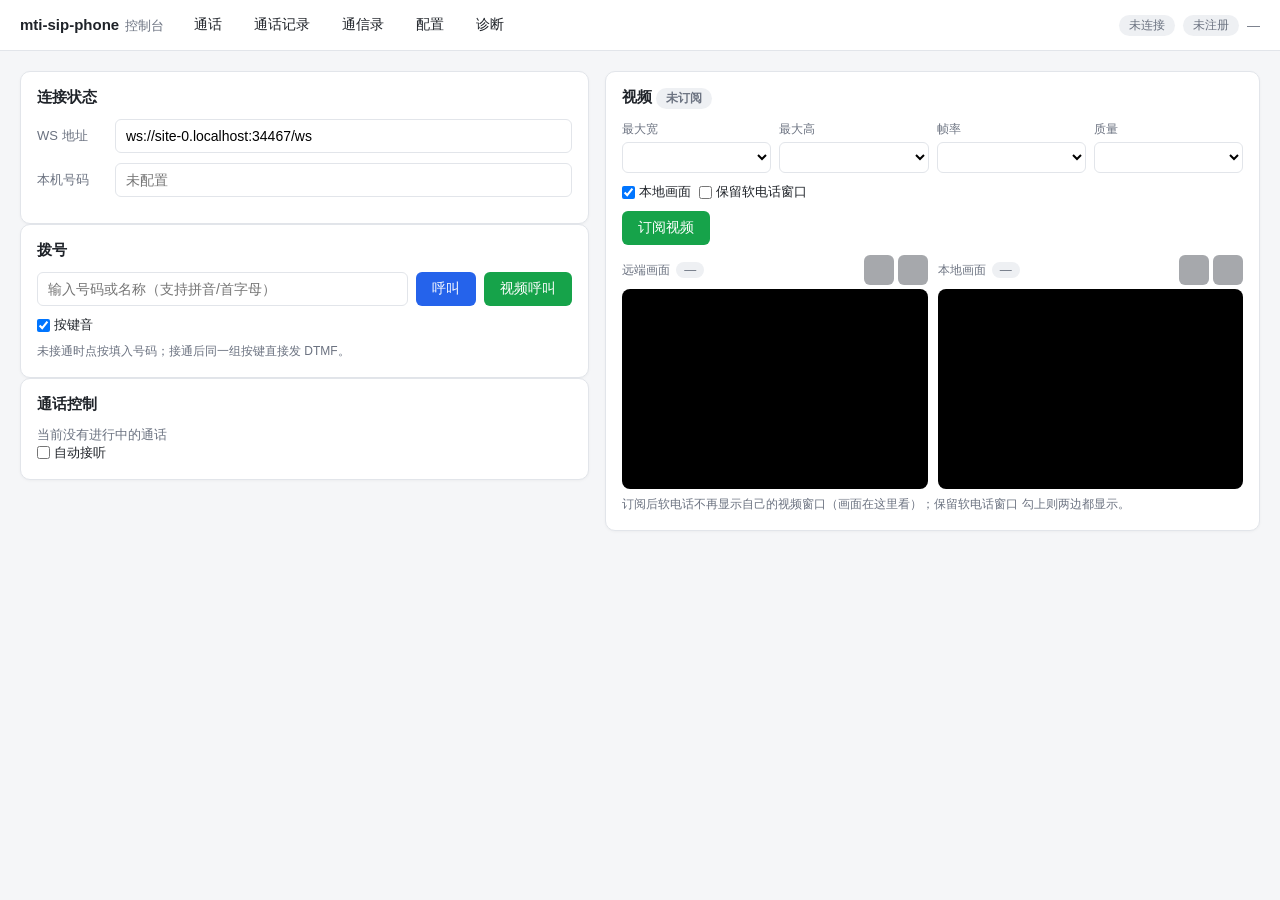
==== web/index.html @ 2135dbcf "v1.0.15 封版：仅托盘无 UI 版 + 网页控制台（五个页面）+ 26 个 WS 方法 新构建变体 mti-sip-phone-no-ui（-tags noui）：只起系统托盘、不创建任何窗口，" ====
<!DOCTYPE html>
<html lang="zh-CN">
<head>
<meta charset="UTF-8">
<meta name="viewport" content="width=device-width, initial-scale=1.0">
<title>mti-sip-phone 控制台</title>
<link rel="stylesheet" href="css/app.css">
</head>
<body class="app">

<!-- 顶栏：导航 + 连接/注册状态（任何视图都看得到） -->
<header class="topbar">
  <div class="brand">mti-sip-phone<small id="verShort">控制台</small></div>
  <nav class="tabs">
    <a href="#/call" data-view="call">通话</a>
    <a href="#/history" data-view="history">通话记录</a>
    <a href="#/contacts" data-view="contacts">通信录</a>
    <a href="#/settings" data-view="settings">配置</a>
    <a href="#/diag" data-view="diag">诊断</a>
  </nav>
  <div class="topstatus">
    <span id="connBadge" class="badge">未连接</span>
    <span id="regBadge" class="badge">未注册</span>
    <span class="acct" id="localAccount">—</span>
    <!-- 全局更新提醒（REQ-UPD-020）：有可用更新/正在下载/待安装/失败时出现，
         点它跳到「通话」页并把那张更新卡片滚进视野——原来只有通话页能看到。 -->
    <a id="updBadge" class="badge warn" href="#/call" hidden></a>
  </div>
</header>

<!-- 常驻通话条：来电/通话时出现在任何视图上方，随时能接听/挂断 -->
<div class="call-bar" id="callBar" hidden>
  <span class="who" id="barName">—</span>
  <span class="st" id="barState"></span>
  <span class="st" id="barTimer"></span>
  <span class="spacer"></span>
  <button id="barAnswer" class="green" hidden>接听</button>
  <button id="barAnswerVideo" class="green" hidden>视频接听</button>
  <button id="barReject" class="red" hidden>拒接</button>
  <button id="barMute" class="yellow" hidden>保持</button>
  <button id="barHangup" class="red" hidden>挂断</button>
</div>

<main>
<!-- ==================== 通话 ==================== -->
<section class="view" id="view-call">
  <div class="grid">
    <div>
      <div class="card">
        <h2>连接状态</h2>
        <div class="row">
          <label>WS 地址</label>
          <input type="text" id="wsUrl" readonly>
        </div>
        <div class="row">
          <label>本机号码</label>
          <input type="text" id="localAccount2" readonly placeholder="未配置">
        </div>
        <div class="state-line" id="stateLine"></div>
      </div>

      <div class="card">
        <h2>拨号</h2>
        <div class="row">
          <!-- 号码输入：输入时**同时查通信录**（拼音/音头/汉字/号码/备注，与通信录页同一套），
               结果与"最近呼叫"一起出现在下面的下拉里（与桌面版逻辑一致） -->
          <span class="suggest-wrap">
            <input type="text" id="dialTarget" autocomplete="off"
                   placeholder="输入号码或名称（支持拼音/首字母）">
            <div id="dialSuggest" class="suggest" hidden></div>
          </span>
          <button id="btnDial">呼叫</button>
          <button id="btnDialVideo" class="green">视频呼叫</button>
        </div>
        <div class="dtmf-pad" id="dialPad"></div>
        <label class="chk"><input type="checkbox" id="chkKeyTone" checked> 按键音</label>
        <p class="hint-text">未接通时点按填入号码；接通后同一组按键直接发 DTMF。</p>
      </div>

      <div class="card">
        <h2>通话控制</h2>
        <div id="callArea" style="display:none">
          <div class="caller" id="callName"></div>
          <div class="hint"><span id="callHint"></span> <span id="timer"></span></div>
          <div class="row">
            <button id="btnAnswer" class="green">接听</button>
            <button id="btnAnswerVideo" class="green">视频接听</button>
            <button id="btnReject" class="red">拒接</button>
            <button id="btnMute" class="yellow" style="display:none">保持</button>
            <button id="btnHangup" class="red">挂断</button>
            <button id="btnVideoToggle" class="icon-btn" title="视频" style="display:none"></button>
          </div>
          <div id="mediaRows" style="display:none">
            <div class="media-line">
              <button id="btnSpeaker" class="icon-btn" title="扬声器"></button>
              <input type="range" id="volSpeaker" min="0" max="100" step="5" value="100">
              <span class="vol-val" id="volSpeakerVal">100%</span>
            </div>
            <div class="media-line">
              <button id="btnMic" class="icon-btn" title="麦克风"></button>
              <input type="range" id="volMic" min="0" max="200" step="5" value="100">
              <span class="vol-val" id="volMicVal">100%</span>
            </div>
          </div>
        </div>
        <p id="noCall" class="state-line">当前没有进行中的通话</p>
        <label class="chk"><input type="checkbox" id="chkAutoAnswer"> 自动接听</label>
      </div>
    </div>

    <div>
      <div class="card">
        <h2>视频 <span id="videoBadge" class="badge">未订阅</span></h2>
        <div class="filters">
          <label>最大宽<select id="vidMaxW"></select></label>
          <label>最大高<select id="vidMaxH"></select></label>
          <label>帧率<select id="vidFps"></select></label>
          <label>质量<select id="vidQuality"></select></label>
        </div>
        <div class="row" style="margin-top:10px">
          <label class="chk" id="vidLocalRow"><input type="checkbox" id="vidLocal" checked> 本地画面</label>
          <label class="chk" id="vidKeepWindowRow"><input type="checkbox" id="vidKeepWindow"> 保留软电话窗口</label>
        </div>
        <div class="row">
          <button id="btnSubVideo" class="green">订阅视频</button>
        </div>
        <!-- 两路画面各自带一行表头：左边是名称 + 统计角标，右边是这一路自己的
             旋转/水平镜像按钮——按钮跟各自的画面**对齐**（原来四个按钮挤在一行，
             看不出哪两个属于哪一路）。 -->
        <div class="video-grid">
          <div class="vcell">
            <div class="vhead">
              <span class="vlabel">远端画面 <span id="remoteStat" class="badge">—</span></span>
              <span class="vacts">
                <button id="btnRotRemote" class="icon-btn off" disabled title="远端画面旋转 90°（宽高随之互换）"></button>
                <button id="btnMirRemote" class="icon-btn off" disabled title="远端画面水平镜像"></button>
              </span>
            </div>
            <video id="remoteVideo" playsinline muted></video>
          </div>
          <div class="vcell">
            <div class="vhead">
              <span class="vlabel">本地画面 <span id="localStat" class="badge">—</span></span>
              <span class="vacts">
                <button id="btnRotLocal" class="icon-btn off" disabled title="本地画面旋转 90°（宽高随之互换）"></button>
                <button id="btnMirLocal" class="icon-btn off" disabled title="本地画面水平镜像"></button>
              </span>
            </div>
            <video id="localVideo" playsinline muted></video>
          </div>
        </div>
        <p class="hint-text" id="vidWindowHint">订阅后软电话不再显示自己的视频窗口（画面在这里看）；<code>保留软电话窗口</code> 勾上则两边都显示。</p>
      </div>

      <div class="card" id="cardUpdate" hidden>
        <h2>软件更新</h2>
        <p class="state-line" id="updLine">—</p>
        <div class="row">
          <button id="btnUpdDownload" class="green" hidden>下载</button>
          <button id="btnUpdCancel" class="gray" hidden>取消下载</button>
          <button id="btnUpdApply" class="red" hidden>安装并重启</button>
        </div>
      </div>
    </div>
  </div>
</section>

<!-- ==================== 通话记录 ==================== -->
<section class="view" id="view-history" hidden>
  <div class="card">
    <h2>通话记录</h2>
    <div class="row">
      <input type="text" id="histFilter" placeholder="按号码筛选">
      <button id="btnHistRefresh" class="ghost">刷新</button>
      <button id="btnHistDelete" class="red" disabled>删除选中</button>
      <button id="btnHistClear" class="red">清空</button>
    </div>
    <table class="tbl">
      <thead>
        <tr>
          <th style="width:28px"></th>
          <th style="width:86px">方向</th>
          <th>号码 / 名称</th>
          <th style="width:150px">开始时间</th>
          <th style="width:104px" title="未接通 = 振铃/拨号时长（开始→结束）；接通后 = 开始→接通">振铃/拨号</th>
          <th style="width:92px" title="接通→结束；未接通显示 —">通话时长</th>
          <th style="width:70px">结果</th>
          <th style="width:150px"></th>
        </tr>
      </thead>
      <tbody id="histList"></tbody>
    </table>
    <div class="list-foot">
      <span class="total" id="histTotal"></span>
      <button id="btnHistMore" class="ghost" hidden>加载更多</button>
    </div>
  </div>
</section>

<!-- ==================== 通信录 ==================== -->
<section class="view" id="view-contacts" hidden>
  <div class="card">
    <h2>通信录</h2>
    <div class="row">
      <button id="btnCtTabStar" class="ghost">常用联系人</button>
      <button id="btnCtTabAll" class="ghost">所有联系人</button>
      <input type="text" id="ctSearch" placeholder="搜索号码 / 名称 / 备注">
    </div>
    <div class="row">
      <button id="btnCtAdd">新增</button>
      <button id="btnCtStar" class="gray" disabled>设为常用</button>
      <button id="btnCtUnstar" class="gray" disabled>取消常用</button>
      <button id="btnCtDelete" class="red" disabled>删除选中</button>
      <button id="btnCtClear" class="red">清空</button>
    </div>
    <div class="row">
      <button id="btnExportContacts" class="ghost">导出 CSV</button>
      <button id="btnImportContacts" class="ghost">导入 CSV</button>
      <button id="btnExportContactsJSON" class="ghost">导出 JSON</button>
      <button id="btnImportContactsJSON" class="ghost">导入 JSON</button>
    </div>
    <table class="tbl">
      <thead>
        <tr>
          <th style="width:28px"></th>
          <th style="width:34px">★</th>
          <th style="width:180px">号码</th>
          <th>名称</th>
          <th>备注</th>
          <th style="width:180px"></th>
        </tr>
      </thead>
      <tbody id="ctList"></tbody>
    </table>
    <div class="list-foot">
      <span class="total" id="ctCount"></span>
      <button id="btnCtMore" class="ghost" hidden>显示更多</button>
    </div>
  </div>
</section>

<!-- ==================== 配置 ==================== -->
<section class="view" id="view-settings" hidden>
  <div class="settings-grid">
    <div class="card">
      <h2>SIP 账户</h2>
      <label class="chk"><input type="checkbox" id="accEnabled"> 启用该账户</label>
      <div class="field-row" style="margin-top:8px">
        <div class="field"><label>服务器</label><input type="text" id="accServer" placeholder="如 10.168.4.40"></div>
        <div class="field"><label>端口</label><input type="number" id="accPort" placeholder="5060"></div>
      </div>
      <div class="field-row">
        <div class="field"><label>账号</label><input type="text" id="accAccount"></div>
        <div class="field"><label>认证 ID（留空 = 用账号）</label><input type="text" id="accAuthUser"></div>
      </div>
      <div class="field-row">
        <div class="field"><label>显示名</label><input type="text" id="accDisplayName"></div>
        <div class="field"><label>密码</label><input type="password" id="accPassword" placeholder="留空 = 不修改"></div>
      </div>
      <div class="field-row-3">
        <div class="field"><label>传输</label><select id="accTransport"></select></div>
        <div class="field"><label>媒体加密</label><select id="accSrtp"></select></div>
        <div class="field"><label>注册有效期（秒）</label><input type="number" id="accExpires"></div>
      </div>
      <div class="field-row">
        <div class="field"><label>域名（留空 = 用服务器）</label><input type="text" id="accDomain" placeholder="如 sip.example.com"></div>
        <div class="field"><label>声明 IP（留空 = 自动）</label><input type="text" id="accPublicIP" placeholder="如 203.0.113.7"></div>
      </div>
      <div class="field-row">
        <div class="field"><label>出站代理（可选）</label><input type="text" id="accProxy" placeholder="host:port"></div>
        <div class="field"><label>STUN 服务器</label><input type="text" id="accStunServer"></div>
      </div>
      <label class="chk"><input type="checkbox" id="accRPort"> 启用 rport（NAT 穿透）</label>
      <label class="chk"><input type="checkbox" id="accOptChk"> 启用服务端心跳检测（仅 UDP）</label>
      <label class="chk"><input type="checkbox" id="accStunEnabled"> 启用 STUN 公网地址探测</label>
      <label class="chk"><input type="checkbox" id="accTLSVerify"> 校验服务器证书（仅 TLS）</label>
      <label class="chk"><input type="checkbox" id="accClearPassword"> 清除已保存的密码</label>
      <div class="save-row">
        <span class="hint-text" id="accHint">保存后会立即按新配置重新注册。</span>
        <button id="btnSaveAccount">保存并注册</button>
      </div>
    </div>

    <div class="card">
      <h2>音频设备</h2>
      <div class="field"><label>麦克风</label><select id="audMic"></select></div>
      <div class="field"><label>扬声器</label><select id="audSpeaker"></select></div>
      <div class="field"><label>振铃扬声器</label><select id="audRing"></select></div>
      <div class="row">
        <button id="btnRefreshAudio" class="ghost">刷新设备</button>
        <span class="hint-text" id="audHint"></span>
      </div>
      <div style="margin-top:10px">
        <label class="chk"><input type="checkbox" id="audAEC"> 回声消除（AEC）</label>
        <label class="chk"><input type="checkbox" id="audNS"> 降噪（NS）</label>
        <label class="chk"><input type="checkbox" id="audAGC"> 自动增益（AGC）</label>
      </div>
      <div class="save-row">
        <span class="hint-text">设备切换立即生效；三个预处理开关从下一通电话生效。</span>
        <button id="btnSaveAudio">保存</button>
      </div>
    </div>

    <div class="card">
      <h2>视频</h2>
      <label class="chk"><input type="checkbox" id="vidEnabled"> 启用视频通话</label>
      <div class="field" style="margin-top:8px"><label>摄像头</label><select id="vidCamera"></select></div>
      <div class="field-row-3">
        <div class="field"><label>宽</label><input type="number" id="vidWidth"></div>
        <div class="field"><label>高</label><input type="number" id="vidHeight"></div>
        <div class="field"><label>帧率</label><input type="number" id="vidFpsCfg"></div>
      </div>
      <div class="field"><label>码率（kbps）</label><input type="number" id="vidBitrate"></div>
      <div class="row">
        <button id="btnRefreshVideo" class="ghost">刷新摄像头</button>
        <span class="hint-text" id="vidHint"></span>
      </div>
      <div class="save-row">
        <span class="hint-text">总开关立即生效；摄像头与采集参数从下一通电话生效。</span>
        <button id="btnSaveVideo">保存</button>
      </div>
    </div>

    <div class="card">
      <h2>日志</h2>
      <div class="field"><label>级别</label><select id="logLevel"></select></div>
      <div class="field"><label>日志目录（重启后生效）</label><input type="text" id="logDir" placeholder="留空 = 配置目录下的 logs"></div>
      <div><label class="chk"><input type="checkbox" id="logFile"> 写入日志文件（重启后生效）</label></div>
      <div><label class="chk"><input type="checkbox" id="logSipTrace"> 记录 SIP 信令（含报文全文）</label></div>
      <div class="save-row">
        <span class="hint-text">级别与信令开关立即生效；写文件需重启。</span>
        <button id="btnSaveLog">保存</button>
      </div>
    </div>

    <div class="card">
      <h2>应用</h2>
      <label class="chk"><input type="checkbox" id="appAutoStart"> 开机自动启动</label>
      <div class="field" style="margin-top:8px">
        <label>本地 WS 端口（重启后生效）</label>
        <input type="number" id="wsPort" min="1" max="65535">
      </div>
      <label class="chk"><input type="checkbox" id="wsAllowRemote"> 允许远程连接（重启后生效）</label>
      <p class="hint-text">⚠️ 网页接口<b>没有鉴权</b>：勾选后监听 0.0.0.0，同网段任何设备都能拨号、读通信录/通话记录、改配置甚至重启本机软电话。只在受控网络里开。</p>
      <p class="hint-text" id="wsHint">—</p>
      <div class="row">
        <button id="btnSaveWS" class="ghost">保存端口</button>
        <button id="btnRestart" class="red">立即重启程序</button>
      </div>
      <p class="state-line" id="appLine">—</p>
    </div>

    <div class="card">
      <h2>自动更新</h2>
      <p class="state-line" id="verLine">当前版本：—</p>
      <div class="field"><label>更新站点（留空 = 不自动检查）</label><input type="text" id="updSite" placeholder="如 https://update.example.com"></div>
      <div class="field-row">
        <div class="field"><label>应用 ID</label><input type="text" id="updAppId"></div>
        <div class="field"><label>检查周期（分钟）</label><input type="number" id="updInterval" min="1" max="1440"></div>
      </div>
      <label class="chk"><input type="checkbox" id="updPrerelease"> 接受预览版</label>
      <div class="row" style="margin-top:8px">
        <button id="btnWriteUpdCfg" class="gray">保存更新配置</button>
        <button id="btnCheckUpdate" class="ghost">立即检查</button>
      </div>
      <p class="hint-text" id="updHint">软电话按上面的周期自己检查更新；网页也能下载与安装（见「通话」页的更新提示）。</p>
    </div>
  </div>
</section>

<!-- ==================== 诊断 ==================== -->
<section class="view" id="view-diag" hidden>
  <div class="settings-grid">
    <div class="card">
      <h2>运行信息</h2>
      <p class="state-line" id="diagInfo">—</p>
      <div class="row">
        <label class="chk"><input type="checkbox" id="chkLogFrames"> 显示视频帧事件</label>
        <button id="btnClearLog" class="ghost">清空日志</button>
        <span class="hint-text" id="logHint">最近 200 条事件</span>
      </div>
      <div id="log" style="height:360px"></div>
    </div>

    <div>
      <div class="card">
        <h2>用 sip:// 链接拉起软电话</h2>
        <p class="hint-text">链接<b>已按当前配置自动填好并生成</b>（服务器/端口/账号/传输/实例槽位）——
          程序关掉后直接点它就按同样的参数起来。要改参数就改下面几项再点「生成拉起链接」。
          密码不会下发，需要带密码的链接时手填一次再生成。</p>
        <div class="field"><label>服务器</label>
          <input type="text" id="uriServer" placeholder="如 10.168.4.40:15060（不写端口按传输取 5060 / TLS 5061）"></div>
        <div class="field-row">
          <div class="field"><label>账号</label><input type="text" id="uriAccount" placeholder="如 2999"></div>
          <div class="field"><label>认证密码（可留空）</label><input type="text" id="uriPassword"></div>
        </div>
        <div class="field-row">
          <div class="field"><label>传输</label><select id="uriTransport"></select></div>
          <div class="field"><label>实例槽位（0 = 主实例）</label><input type="number" id="uriInstance" min="0" max="99" placeholder="0"></div>
        </div>
        <div class="row">
          <button id="btnGenUri" class="green">生成拉起链接</button>
        </div>
        <div class="state-line" id="uriLine" style="display:none"></div>
      </div>

      <div class="card">
        <h2>链接说明</h2>
        <p class="hint-text">
          · 明文信令：<code>sip://账号:密码@服务器:端口</code><br>
          · TCP 信令：<code>sip://…?transport=tcp</code><br>
          · TLS 信令：<code>sips://账号:密码@服务器:端口</code>（默认端口 5061）<br>
          · 沙箱实例：<code>sip://…?instance=2</code>（该实例没在跑就用它的独立数据目录启动）<br>
          链接里含明文密码，只适合内部系统使用。
        </p>
      </div>
    </div>
  </div>
</section>
</main>

<div id="toast"></div>

<script src="/sdk/sip-phone-sdk.js"></script>
<script src="js/common.js"></script>
<script src="js/icons.js"></script>
<script src="js/store.js"></script>
<script src="js/callbar.js"></script>
<script src="js/views/call.js"></script>
<script src="js/views/history.js"></script>
<script src="js/views/contacts.js"></script>
<script src="js/views/settings.js"></script>
<script src="js/views/diag.js"></script>
<script src="js/app.js"></script>
</body>
</html>
---- web/css/app.css ----
/* mti-sip-phone 网页控制端样式。
   基础部分沿用原测试页（web/test.html）的观感：浅色卡片、圆角、紧凑控件；
   1.0.15 起新增应用外壳（顶栏导航 / 常驻通话条 / 多视图 / 表格 / 弹窗 / toast）。
   所有请求响应内嵌在二进制里，改完必须重新构建 + 重启软电话才生效。 */
  :root {
    --bg: #f5f6f8; --card: #fff; --border: #e2e5ea; --text: #1f2329;
    --primary: #2563eb; --primary-hover: #1d4ed8;
    --green: #16a34a; --red: #dc2626; --gray: #6b7280; --warn: #d97706;
  }
  * { box-sizing: border-box; margin: 0; padding: 0; }
  body {
    font-family: "Microsoft YaHei", "PingFang SC", "Noto Sans CJK SC", sans-serif;
    background: var(--bg); color: var(--text); min-height: 100vh; padding: 24px;
  }
  h1 { font-size: 20px; margin-bottom: 4px; }
  .sub { color: var(--gray); font-size: 13px; margin-bottom: 20px; }
  /* 三栏：左=控制，中=视频，右=事件日志。minmax(0,1fr) 允许列收缩，
     防止日志长行把列的最小宽度撑大、挤压其他列 */
  .grid {
    display: grid; gap: 16px; max-width: 1420px;
    grid-template-columns: minmax(0, 1fr) minmax(0, 1.15fr) minmax(0, 1fr);
  }
  @media (max-width: 1100px) { .grid { grid-template-columns: 1fr; } }
  .card {
    background: var(--card); border: 1px solid var(--border); border-radius: 10px;
    padding: 16px; box-shadow: 0 1px 3px rgba(0,0,0,.04);
  }
  .card h2 { font-size: 15px; margin-bottom: 12px; }
  .badge {
    display: inline-block; padding: 2px 10px; border-radius: 999px;
    font-size: 12px; background: #eef0f3; color: var(--gray);
  }
  .badge.ok { background: #dcfce7; color: var(--green); }
  .badge.err { background: #fee2e2; color: var(--red); }
  .badge.warn { background: #fef3c7; color: var(--warn); }
  .row { display: flex; align-items: center; gap: 8px; margin-bottom: 10px; flex-wrap: wrap; }
  label { font-size: 13px; color: var(--gray); min-width: 70px; }
  /* 勾选行：开关 + 说明文字（label 的最小宽度在这里不需要） */
  .check {
    display: inline-flex; align-items: center; gap: 6px; min-width: 0;
    font-size: 13px; color: var(--text); cursor: pointer;
  }
  .check input { width: 16px; height: 16px; cursor: pointer; margin: 0; }
  input[type=text], input[type=number] {
    flex: 1; min-width: 120px; padding: 8px 10px; border: 1px solid var(--border);
    border-radius: 6px; font-size: 14px; outline: none;
  }
  input:focus { border-color: var(--primary); }
  button {
    padding: 8px 16px; border: none; border-radius: 6px; cursor: pointer;
    font-size: 14px; background: var(--primary); color: #fff; transition: background .15s;
  }
  button:hover { background: var(--primary-hover); }
  button:disabled { background: #cbd5e1; cursor: not-allowed; }
  button.green { background: var(--green); }
  button.red { background: var(--red); }
  button.gray { background: #6b7280; }
  button.yellow { background: var(--warn); }
  button.ghost { background: #fff; color: var(--text); border: 1px solid var(--border); }
  /* 图标按钮：与软电话通话面板一致的观感——开=蓝底白图标，关=浅灰底红图标 */
  .icon-btn {
    width: 38px; height: 38px; padding: 0; border-radius: 8px; border: none;
    display: inline-flex; align-items: center; justify-content: center; cursor: pointer;
    background: var(--primary); color: #fff;
  }
  .icon-btn.off { background: #e5e7eb; }
  .icon-btn:hover { filter: brightness(0.95); }
  .icon-btn svg { display: block; }
  /* 旋转/镜像：未订阅时置灰不可点（订阅后才可操作） */
  .icon-btn:disabled { background: #3a3f46; opacity: .45; cursor: not-allowed; }
  #callArea {
    background: #f0f9ff; border: 1px solid #bae6fd; border-radius: 8px;
    padding: 14px; margin-bottom: 12px;
  }
  #callArea .caller { font-size: 18px; font-weight: 600; margin-bottom: 4px; }
  #callArea .hint { font-size: 12px; color: var(--gray); margin-bottom: 10px; }
  #timer { font-variant-numeric: tabular-nums; color: var(--gray); font-size: 13px; }
  /* 扬声器 / 麦克风各一行（REQ-MEDIA-006）：左边开关按钮，右边滑块 + 百分比 */
  .media-line { display: flex; align-items: center; gap: 8px; margin-top: 8px; }
  .media-line input[type=range] { flex: 1; min-width: 70px; accent-color: var(--primary); cursor: pointer; }
  .media-line .vol-val {
    font-size: 12px; color: var(--gray); width: 44px; text-align: right;
    font-variant-numeric: tabular-nums; flex: none;
  }
  #log {
    height: 360px; overflow-y: auto; background: #0f172a; color: #cbd5e1;
    border-radius: 8px; padding: 10px; font-family: Consolas, Monaco, monospace;
    font-size: 12px; line-height: 1.7;
    /* 长行（如状态快照 JSON）强制换行，防止撑破 grid 列宽 */
    white-space: pre-wrap; overflow-wrap: anywhere;
  }
  #log .t { color: #64748b; }
  #log .ev { color: #93c5fd; }
  #log .ok { color: #86efac; }
  #log .err { color: #fca5a5; }
  #log .info { color: #cbd5e1; }
  .state-line { font-size: 13px; color: var(--gray); margin-top: 6px; word-break: break-all; }
  /* DTMF 拨号盘：3×4 紧凑按键，通话接通后在通话控制卡片里出现 */
  /* 通信录卡片：四个按钮两行两列对齐（每列等宽、按钮撑满格子） */
  .contacts-actions {
    display: grid; grid-template-columns: repeat(2, minmax(0, 1fr)); gap: 8px;
  }
  .contacts-actions button { width: 100%; }
  .dtmf-pad { display: grid; grid-template-columns: repeat(3, 1fr); gap: 6px; margin-top: 10px; max-width: 210px; }
  .dtmf-pad button { padding: 6px 0; font-size: 14px; }
  /* 站点版本列表（自动更新卡片）：小一号字、紧凑列表，右侧是黄色的「推送」按钮。
     文字用正文色（不用灰色，否则和旁边的提示文字混在一起），版本号加粗。 */
  .upd-list { list-style: none; margin: 6px 0 0; padding: 0; }
  .upd-list li {
    display: flex; align-items: center; gap: 8px;
    font-size: 12px; color: var(--text); padding: 3px 0;
  }
  .upd-list li .txt { flex: 1; word-break: break-all; }
  .upd-list li .txt b { font-weight: 600; }
  .upd-list li button { padding: 3px 10px; font-size: 12px; }
  select {
    padding: 7px 8px; border: 1px solid var(--border); border-radius: 6px;
    font-size: 13px; background: #fff; outline: none;
  }
  label.chk {
    min-width: auto; display: inline-flex; align-items: center; gap: 4px;
    color: var(--text); font-size: 13px; cursor: pointer;
  }
  .vlabel {
    font-size: 12px; color: var(--gray); margin-bottom: 4px;
    display: flex; align-items: center; gap: 6px;
  }
  .vlabel .badge { padding: 1px 8px; font-variant-numeric: tabular-nums; }
  /* 远端/本地竖排：单列铺满列宽，画面尽量大 */
  /* 远端 / 本地两路**并排**（两列）并压矮：原来竖排单列时右列特别高，通话页会顶出
     一条竖向滚动条（用户要求并排、别再滚动）。窄屏（≤1100px）仍回落竖排，免得画面太小。 */
  .video-grid { display: grid; grid-template-columns: repeat(2, minmax(0, 1fr)); gap: 10px; margin-top: 10px; }
  @media (max-width: 1100px) { .video-grid { grid-template-columns: 1fr; } }
  /* 订阅参数：四格一行，标签在上、控件在下，窄列也不折行 */
  .filters { display: grid; grid-template-columns: repeat(4, minmax(0, 1fr)); gap: 8px; }
  .filters label { min-width: 0; font-size: 12px; }
  .filters select { width: 100%; margin-top: 4px; padding: 6px 6px; }
  .video-grid video {
    width: 100%; display: block; background: #000; border-radius: 8px;
    aspect-ratio: 4 / 3; object-fit: contain;
    /* 并排后单路高度约 200px：看得清，又不把页面顶出滚动条 */
    max-height: 200px;
  }

/* ⚠️ hidden 属性只是 UA 样式（display:none），**任何作者样式里的 display 都会盖掉它**：
   "用 display 布局 + 用 hidden 显隐"的元素会一直显示（踩过两次——常驻通话条在没通话时
   显示成一条黄色空条、no-ui 下两个勾选项该藏没藏）。这里统一兜底：带 hidden 就看不见。 */
[hidden] { display: none !important; }

/* ============ 应用外壳（1.0.15 起，网页控制端） ============ */

/* 页面整体：顶栏固定、下方视图区；比测试页更紧凑（内边距小、无 H1） */
body.app { padding: 0; }
.topbar {
  position: sticky; top: 0; z-index: 20;
  display: flex; align-items: center; gap: 16px; flex-wrap: wrap;
  padding: 10px 20px; background: #fff; border-bottom: 1px solid var(--border);
}
.topbar .brand { font-size: 15px; font-weight: 600; }
.topbar .brand small { color: var(--gray); font-weight: 400; margin-left: 6px; }
.tabs { display: flex; gap: 4px; flex: 1; }
.tabs a {
  padding: 6px 14px; border-radius: 6px; text-decoration: none;
  color: var(--text); font-size: 14px;
}
.tabs a:hover { background: #eef2f7; }
.tabs a.active { background: var(--primary); color: #fff; }
.topstatus { display: flex; align-items: center; gap: 8px; font-size: 13px; color: var(--gray); }
.topstatus .acct { font-variant-numeric: tabular-nums; }
/* 顶栏的全局更新徽章：可点（跳到通话页看详情），所以要手型与悬停反馈 */
.topstatus a.badge { text-decoration: none; cursor: pointer; }
.topstatus a.badge:hover { filter: brightness(0.95); }

/* 常驻通话条：有通话（含振铃）时显示，任何视图下都能接听/挂断 */
.call-bar {
  position: sticky; top: 49px; z-index: 19;
  display: flex; align-items: center; gap: 8px; flex-wrap: wrap;
  padding: 8px 20px; background: #fff7ed; border-bottom: 1px solid #fed7aa;
}
.call-bar .who { font-weight: 600; }
.call-bar .st { color: var(--gray); font-size: 13px; }
.call-bar .spacer { flex: 1; }
.call-bar.ringing { background: #ecfdf5; border-color: #a7f3d0; }

main { padding: 20px; }
.view { display: block; }
.view[hidden] { display: none; }
.view > .grid {
  display: grid; gap: 16px; max-width: 1420px;
  grid-template-columns: minmax(0, 1fr) minmax(0, 1.15fr);
}
@media (max-width: 1100px) { .view > .grid { grid-template-columns: 1fr; } }

/* 字段堆叠：标签在上、控件在下（与桌面配置页同款） */
.field { margin-bottom: 10px; }
.field > label { display: block; font-size: 12px; color: var(--gray); margin-bottom: 4px; min-width: 0; }
.field > input, .field > select { width: 100%; }
.field-row { display: grid; grid-template-columns: repeat(2, minmax(0, 1fr)); gap: 10px; }
.field-row-3 { display: grid; grid-template-columns: repeat(3, minmax(0, 1fr)); gap: 10px; }
.hint-text { font-size: 12px; color: var(--gray); margin-top: 6px; line-height: 1.6; }

/* 列表/表格：紧凑行，行内按钮靠右 */
.tbl { width: 100%; border-collapse: collapse; font-size: 13px; }
.tbl th, .tbl td { text-align: left; padding: 6px 8px; border-bottom: 1px solid var(--border); vertical-align: middle; }
.tbl th { color: var(--gray); font-weight: 500; font-size: 12px; }
.tbl tr:hover td { background: #f8fafc; }
.tbl td.num { font-variant-numeric: tabular-nums; }
.tbl td.acts { text-align: right; white-space: nowrap; }
.tbl td.acts button { padding: 4px 10px; font-size: 12px; margin-left: 4px; }
.tbl .missed { color: var(--red); }
.tbl .star { cursor: pointer; font-size: 15px; color: #cbd5e1; user-select: none; }
.tbl .star.on { color: #f59e0b; }
.list-foot { display: flex; align-items: center; gap: 10px; margin-top: 10px; flex-wrap: wrap; }
.list-foot .total { color: var(--gray); font-size: 13px; }

/* 弹窗（表单用）：遮罩 + 居中卡片 */
.modal-mask {
  position: fixed; inset: 0; background: rgba(15,23,42,.45);
  display: flex; align-items: center; justify-content: center; z-index: 50;
}
.modal-mask[hidden] { display: none; }
.modal {
  background: #fff; border-radius: 10px; padding: 18px 20px; width: min(460px, 92vw);
  box-shadow: 0 10px 40px rgba(0,0,0,.2);
}
.modal h3 { font-size: 15px; margin-bottom: 12px; }
/* 弹窗里的勾选框：别被 .field > input{width:100%} 撑成一条横贯整行的框
   （通信录编辑窗里"设为常用"就是这么跑中间的） */
.modal .field > input[type=checkbox] { width: auto; margin-top: 2px; }
.modal .modal-acts { display: flex; justify-content: flex-end; gap: 8px; margin-top: 14px; }

/* toast：右下角短提示 */
#toast {
  position: fixed; right: 20px; bottom: 20px; z-index: 60;
  display: flex; flex-direction: column; gap: 8px; align-items: flex-end;
}
#toast .item {
  background: #1f2937; color: #fff; padding: 8px 14px; border-radius: 8px;
  font-size: 13px; max-width: 380px; box-shadow: 0 4px 14px rgba(0,0,0,.2);
}
#toast .item.err { background: var(--red); }
#toast .item.ok { background: var(--green); }

/* 配置页分组 */
.settings-grid { display: grid; gap: 16px; max-width: 1100px; grid-template-columns: repeat(2, minmax(0, 1fr)); }
@media (max-width: 1000px) { .settings-grid { grid-template-columns: 1fr; } }
.card .save-row { display: flex; align-items: center; gap: 10px; margin-top: 12px; }
.card .save-row .hint-text { margin: 0; flex: 1; }
details.diag { border: 1px solid var(--border); border-radius: 10px; padding: 10px 16px; background: #fff; }
details.diag > summary { cursor: pointer; font-size: 14px; font-weight: 500; }
details.diag .body { margin-top: 10px; }

/* 通话记录行里的 ★ 是只读标记（不是切换按钮）：去掉手型光标 */
.tbl .star.ro { cursor: default; }

/* 通话记录的方向列：箭头 / 摄像头图标并排，垂直居中对齐 */
.tbl td.dir { white-space: nowrap; }
.tbl .dir-icon { display: inline-flex; vertical-align: middle; margin-right: 4px; }
.tbl .dir-icon svg { display: block; }

/* 只读的金色 ★（对端展示用，通话条/通话卡片/通话记录三处共用）：
   通信录页里的 ★ 是可点的切换按钮（.tbl .star），这里只是标记，不响应点击 */
.star-mark { color: #f59e0b; margin-left: 2px; }
.star-mark.ro { cursor: default; }

/* 每路画面自己的表头：左名称 + 统计角标，右两个变换按钮（与该路画面同一列对齐） */
.video-grid .vhead {
  display: flex; align-items: center; justify-content: space-between;
  gap: 6px; margin-bottom: 4px;
}
.video-grid .vhead .vlabel { margin-bottom: 0; }
.video-grid .vacts { display: flex; gap: 4px; flex: none; }
.video-grid .vacts .icon-btn { width: 30px; height: 30px; border-radius: 6px; }

/* 拨号输入框的下拉建议（最近呼叫 + 通信录匹配）：
   输入框外面套一层 position:relative 的 span，下拉绝对定位贴在它下面，
   不挤压下面的拨号盘（用 Stack 布局的窗口里，撑高会把按键挤下去）。 */
.suggest-wrap { position: relative; flex: 1; min-width: 120px; display: block; }
.suggest-wrap > input { width: 100%; }
.suggest {
  position: absolute; left: 0; right: 0; top: calc(100% + 2px); z-index: 30;
  background: #fff; border: 1px solid var(--border); border-radius: 8px;
  box-shadow: 0 6px 20px rgba(0,0,0,.12); max-height: 280px; overflow-y: auto;
}
.suggest .grp { font-size: 11px; color: var(--gray); padding: 6px 10px 2px; }
.suggest .item {
  display: flex; align-items: baseline; gap: 6px;
  padding: 6px 10px; font-size: 13px; cursor: pointer;
}
.suggest .item:hover, .suggest .item.active { background: #eef2f7; }
.suggest .item .num { font-variant-numeric: tabular-nums; color: var(--text); }
.suggest .item .name { color: var(--gray); }
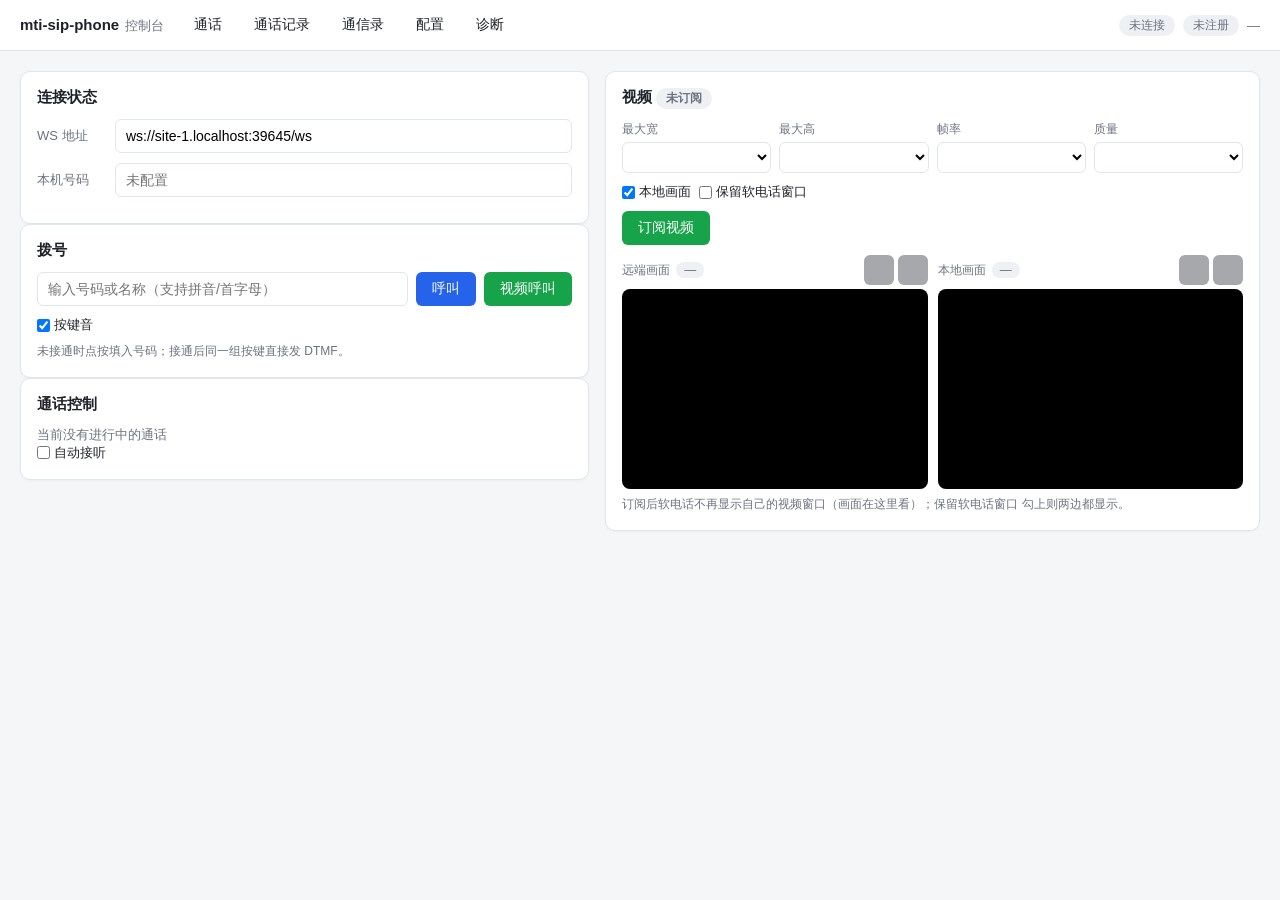
==== commit f66fd015: "开发版本 1.0.16：updatesite 拉起参数 + 网页主站点按钮 + 摄像头枚举实时化 - sip:// / sips:// 拉起支持 updatesite 参数（REQ-UPD-022）：" ====
--- a/web/index.html
+++ b/web/index.html
@@ -3,7 +3,7 @@
 <head>
 <meta charset="UTF-8">
 <meta name="viewport" content="width=device-width, initial-scale=1.0">
-<title>mti-sip-phone 控制台</title>
+<title>MTI 软电话控制台</title>
 <link rel="stylesheet" href="css/app.css">
 </head>
 <body class="app">
@@ -353,7 +353,13 @@
     <div class="card">
       <h2>自动更新</h2>
       <p class="state-line" id="verLine">当前版本：—</p>
-      <div class="field"><label>更新站点（留空 = 不自动检查）</label><input type="text" id="updSite" placeholder="如 https://update.example.com"></div>
+      <div class="field">
+        <div class="row" style="justify-content:space-between;margin-bottom:4px">
+          <label>更新站点（留空 = 不自动检查）</label>
+          <button id="btnPrimaryUpdSite" class="ghost" style="padding:2px 10px;font-size:12px">使用主站点</button>
+        </div>
+        <input type="text" id="updSite" placeholder="如 https://update.example.com">
+      </div>
       <div class="field-row">
         <div class="field"><label>应用 ID</label><input type="text" id="updAppId"></div>
         <div class="field"><label>检查周期（分钟）</label><input type="number" id="updInterval" min="1" max="1440"></div>
@@ -411,6 +417,7 @@
           · TCP 信令：<code>sip://…?transport=tcp</code><br>
           · TLS 信令：<code>sips://账号:密码@服务器:端口</code>（默认端口 5061）<br>
           · 沙箱实例：<code>sip://…?instance=2</code>（该实例没在跑就用它的独立数据目录启动）<br>
+          · 更新站点：<code>sip://…?updatesite=https%3A%2F%2F…</code>（按当前配置自动附加，省略 = 不改）<br>
           链接里含明文密码，只适合内部系统使用。
         </p>
       </div>
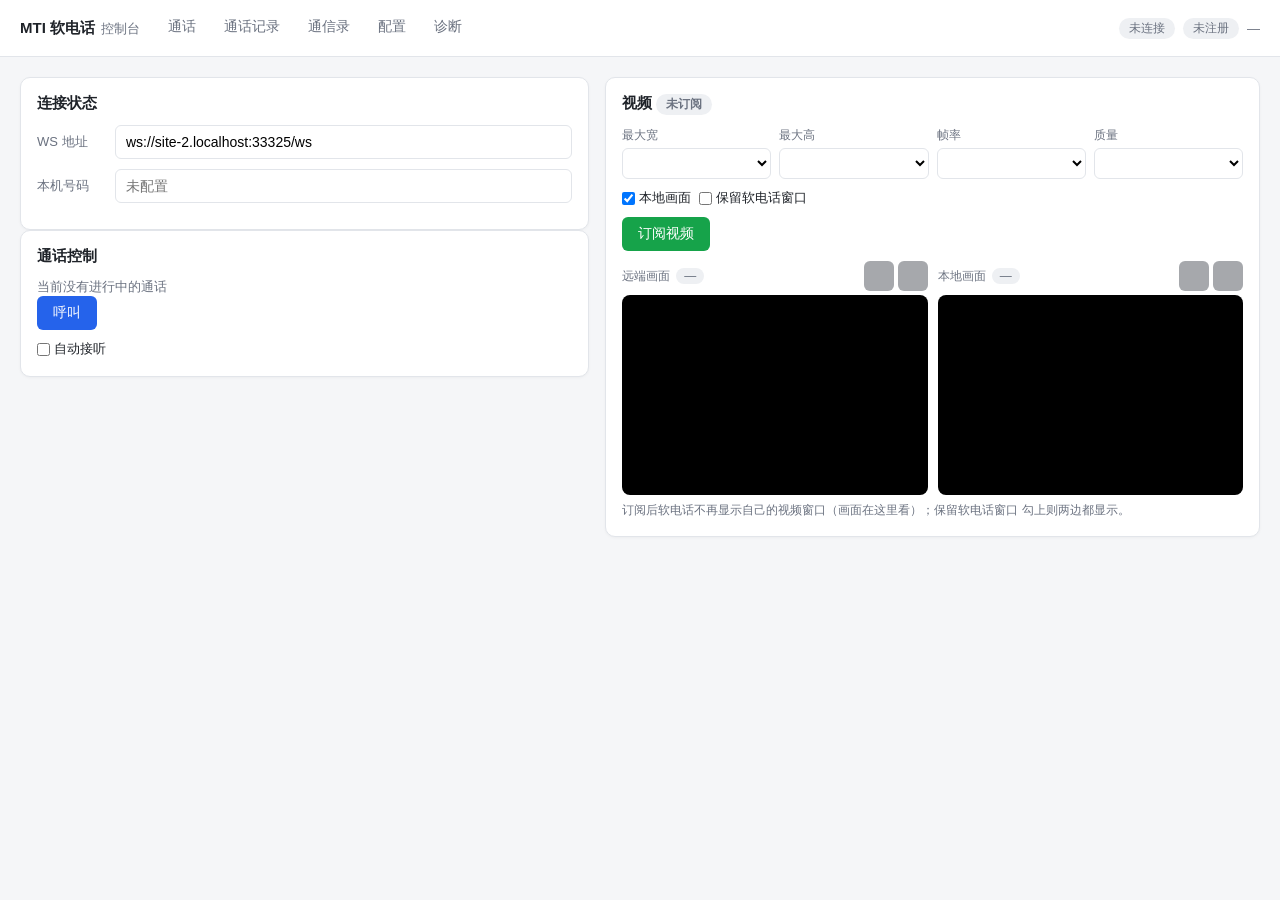
==== commit 1a83ba2f: "网页控制台补齐 CTI 多方话务 + 拨号对话框，CTI 协议升 1.0.18 网页控制台（REQ-WEB-005/006）： - 通话页删除常驻拨号卡片，改为拨号对话框（拨号盘 / 在线座席两个页签" ====
--- a/web/index.html
+++ b/web/index.html
@@ -10,7 +10,7 @@
 
 <!-- 顶栏：导航 + 连接/注册状态（任何视图都看得到） -->
 <header class="topbar">
-  <div class="brand">mti-sip-phone<small id="verShort">控制台</small></div>
+  <div class="brand">MTI 软电话<small id="verShort">控制台</small></div>
   <nav class="tabs">
     <a href="#/call" data-view="call">通话</a>
     <a href="#/history" data-view="history">通话记录</a>
@@ -19,6 +19,8 @@
     <a href="#/diag" data-view="diag">诊断</a>
   </nav>
   <div class="topstatus">
+    <!-- 坐席模式徽章（REQ-ACC-028 / REQ-ACC-034）：空闲绿、置忙黄，点击切换 -->
+    <span id="agentBadge" class="badge" hidden></span>
     <span id="connBadge" class="badge">未连接</span>
     <span id="regBadge" class="badge">未注册</span>
     <span class="acct" id="localAccount">—</span>
@@ -28,17 +30,13 @@
   </div>
 </header>
 
-<!-- 常驻通话条：来电/通话时出现在任何视图上方，随时能接听/挂断 -->
+<!-- 常驻通话条：多方话务按"每一方一个块"展示（咨询/三方/会议）。
+     有操作按钮的用图形按钮放在块右侧；会议只显示主持人块，悬停看成员列表。 -->
 <div class="call-bar" id="callBar" hidden>
-  <span class="who" id="barName">—</span>
-  <span class="st" id="barState"></span>
+  <div class="bar-parties" id="barParties"></div>
   <span class="st" id="barTimer"></span>
   <span class="spacer"></span>
-  <button id="barAnswer" class="green" hidden>接听</button>
-  <button id="barAnswerVideo" class="green" hidden>视频接听</button>
-  <button id="barReject" class="red" hidden>拒接</button>
-  <button id="barMute" class="yellow" hidden>保持</button>
-  <button id="barHangup" class="red" hidden>挂断</button>
+  <div class="bar-actions" id="barActions"></div>
 </div>
 
 <main>
@@ -60,29 +58,30 @@
       </div>
 
       <div class="card">
-        <h2>拨号</h2>
-        <div class="row">
-          <!-- 号码输入：输入时**同时查通信录**（拼音/音头/汉字/号码/备注，与通信录页同一套），
-               结果与"最近呼叫"一起出现在下面的下拉里（与桌面版逻辑一致） -->
-          <span class="suggest-wrap">
-            <input type="text" id="dialTarget" autocomplete="off"
-                   placeholder="输入号码或名称（支持拼音/首字母）">
-            <div id="dialSuggest" class="suggest" hidden></div>
-          </span>
-          <button id="btnDial">呼叫</button>
-          <button id="btnDialVideo" class="green">视频呼叫</button>
-        </div>
-        <div class="dtmf-pad" id="dialPad"></div>
-        <label class="chk"><input type="checkbox" id="chkKeyTone" checked> 按键音</label>
-        <p class="hint-text">未接通时点按填入号码；接通后同一组按键直接发 DTMF。</p>
-      </div>
-
-      <div class="card">
         <h2>通话控制</h2>
         <div id="callArea" style="display:none">
-          <div class="caller" id="callName"></div>
-          <div class="hint"><span id="callHint"></span> <span id="timer"></span></div>
-          <div class="row">
+          <!-- 第一行：状态 + 右侧计时 -->
+          <div class="call-head">
+            <span class="call-status" id="callStatus">—</span>
+            <span class="spacer"></span>
+            <span class="call-timer" id="callTimer"></span>
+          </div>
+          <!-- 第二行起：通话各方（咨询/三方/会议显示多方），每方的控制按钮在该行右侧 -->
+          <div class="call-parties" id="callParties"></div>
+          <!-- 最后一行：全局操作（拨号盘/咨询/转移/会议/保持/挂断…） -->
+          <div class="row call-bottom" id="callBottomRow">
+            <!-- 图形按钮只保留拨号盘（其余一律文字，用户要求） -->
+            <button id="btnDtmfPad" class="icon-btn" title="拨号盘（发送 DTMF）"></button>
+            <button id="btnConsult" class="dial-trigger">咨询</button>
+            <button id="btnTransfer" class="dial-trigger">转移</button>
+            <button id="btnConference">会议</button>
+            <button id="btnThreeWay">三方通话</button>
+            <button id="btnConsultTransferBtn">咨询转移</button>
+            <button id="btnWhisper">耳语</button>
+            <button id="btnIntervene">插话</button>
+            <button id="btnIntercept">强拦</button>
+            <button id="btnAddMember" class="dial-trigger">添加成员</button>
+            <button id="btnFinishConference" class="red">结束会议</button>
             <button id="btnAnswer" class="green">接听</button>
             <button id="btnAnswerVideo" class="green">视频接听</button>
             <button id="btnReject" class="red">拒接</button>
@@ -104,6 +103,10 @@
           </div>
         </div>
         <p id="noCall" class="state-line">当前没有进行中的通话</p>
+        <div class="row" id="idleDialRow">
+          <!-- 拨号入口：弹出拨号对话框（拨号盘 / 在线座席两个页签） -->
+          <button id="btnOpenDial" class="dial-trigger">呼叫</button>
+        </div>
         <label class="chk"><input type="checkbox" id="chkAutoAnswer"> 自动接听</label>
       </div>
     </div>
@@ -271,7 +274,6 @@
         <div class="field"><label>STUN 服务器</label><input type="text" id="accStunServer"></div>
       </div>
       <label class="chk"><input type="checkbox" id="accRPort"> 启用 rport（NAT 穿透）</label>
-      <label class="chk"><input type="checkbox" id="accOptChk"> 启用服务端心跳检测（仅 UDP）</label>
       <label class="chk"><input type="checkbox" id="accStunEnabled"> 启用 STUN 公网地址探测</label>
       <label class="chk"><input type="checkbox" id="accTLSVerify"> 校验服务器证书（仅 TLS）</label>
       <label class="chk"><input type="checkbox" id="accClearPassword"> 清除已保存的密码</label>
@@ -426,12 +428,51 @@
 </section>
 </main>
 
+<!-- 拨号对话框（REQ-WEB-006）：呼叫/咨询/转移/会议添加成员共用。
+     两个页签：拨号盘（输入 + 号码盘 + 动作按钮）、在线座席（仅坐席模式）。
+     无遮罩、跟随鼠标点击位置浮现；点对话框外面自动关闭。 -->
+<div class="popover dial-dialog" id="dialDialog" hidden>
+  <div class="dial-head">
+    <div class="dial-tabs">
+      <button id="dialTabPad" class="tab active">拨号盘</button>
+      <button id="dialTabAgents" class="tab" hidden>在线座席</button>
+    </div>
+    <button id="dialClose" class="popover-close" title="关闭"></button>
+  </div>
+  <div class="dial-pane" id="dialPanePad">
+    <div class="row">
+      <span class="suggest-wrap">
+        <input type="text" id="dialTarget" autocomplete="off"
+               placeholder="输入号码或名称（支持拼音/首字母）">
+        <div id="dialSuggest" class="suggest" hidden></div>
+      </span>
+    </div>
+    <div class="dtmf-pad" id="dialPad"></div>
+    <!-- 动作按钮由 JS 按模式重建：呼叫/视频呼叫、咨询/三方、直接转移/咨询转移、加入会议 -->
+    <div class="row dial-actions" id="dialActions"></div>
+  </div>
+  <div class="dial-pane" id="dialPaneAgents" hidden>
+    <div class="row">
+      <input type="text" id="dialAgentsSearch" placeholder="搜索座席号 / 名称 / 技能组">
+      <button id="dialAgentsRefresh" class="ghost">刷新</button>
+    </div>
+    <div class="dial-agent-list" id="dialAgentsList"></div>
+  </div>
+</div>
+
+<!-- 迷你拨号盘（通话中发送 DTMF）：无遮罩、点外面关闭 -->
+<div class="popover dtmf-dialog" id="dtmfDialog" hidden>
+  <div class="dtmf-pad" id="dtmfPad"></div>
+</div>
+
 <div id="toast"></div>
 
 <script src="/sdk/sip-phone-sdk.js"></script>
 <script src="js/common.js"></script>
 <script src="js/icons.js"></script>
 <script src="js/store.js"></script>
+<script src="js/callui.js"></script>
+<script src="js/dialpad.js"></script>
 <script src="js/callbar.js"></script>
 <script src="js/views/call.js"></script>
 <script src="js/views/history.js"></script>
--- a/web/css/app.css
+++ b/web/css/app.css
@@ -33,6 +33,19 @@
   .badge.ok { background: #dcfce7; color: var(--green); }
   .badge.err { background: #fee2e2; color: var(--red); }
   .badge.warn { background: #fef3c7; color: var(--warn); }
+  /* 在线座席（REQ-ACC-035）：状态圆点 + 技能组 tag（其余技能组收进 more 的悬停提示） */
+  .dot {
+    display: inline-block; width: 9px; height: 9px; border-radius: 50%;
+    margin-right: 6px; vertical-align: middle; background: var(--gray);
+  }
+  .dot-ok { background: var(--green); }
+  .dot-warn { background: var(--warn); }
+  .dot-err { background: var(--red); }
+  .tag {
+    display: inline-block; padding: 1px 8px; margin-right: 4px; border-radius: 4px;
+    background: #eef0f3; color: var(--text); font-size: 12px;
+  }
+  .tag.more { color: var(--gray); cursor: default; }
   .row { display: flex; align-items: center; gap: 8px; margin-bottom: 10px; flex-wrap: wrap; }
   label { font-size: 13px; color: var(--gray); min-width: 70px; }
   /* 勾选行：开关 + 说明文字（label 的最小宽度在这里不需要） */
@@ -290,3 +303,189 @@
 .suggest .item:hover, .suggest .item.active { background: #eef2f7; }
 .suggest .item .num { font-variant-numeric: tabular-nums; color: var(--text); }
 .suggest .item .name { color: var(--gray); }
+
+/* ---------- 网页控制台 1.0.18：拨号对话框 / 多方通话 / 多方话务条 ---------- */
+  /* display 布局的元素会盖掉 UA 的 hidden，必须显式兜底 */
+  [hidden] { display: none !important; }
+
+  /* 弹层：点遮罩空白处关闭 */
+  .overlay {
+    position: fixed; inset: 0; background: rgba(15, 23, 42, .45);
+    display: flex; align-items: center; justify-content: center; z-index: 80;
+  }
+  .dial-dialog {
+    background: var(--card); border-radius: 12px; width: min(420px, calc(100vw - 32px));
+    max-height: calc(100vh - 48px); overflow: auto; padding: 14px;
+    box-shadow: 0 12px 32px rgba(0, 0, 0, .25);
+  }
+  .dial-head { display: flex; align-items: center; gap: 8px; margin-bottom: 10px; }
+  .dial-tabs { display: flex; gap: 6px; flex: 1; }
+  .dial-tabs .tab {
+    background: #fff; color: var(--text); border: 1px solid var(--border);
+    padding: 6px 14px; border-radius: 999px; font-size: 13px;
+  }
+  .dial-tabs .tab.active { background: var(--primary); border-color: var(--primary); color: #fff; }
+  .dial-pane .dtmf-pad { margin-top: 8px; }
+  .dial-actions { margin-top: 10px; }
+  .dial-actions button { flex: 1; }
+  .dial-agent-list { max-height: 320px; overflow: auto; }
+  .dial-agent-row {
+    display: flex; align-items: center; gap: 8px; padding: 6px 4px;
+    border-bottom: 1px solid var(--border);
+  }
+  .dial-agent-row:last-child { border-bottom: none; }
+  .dial-agent-row .who { flex: 1; min-width: 0; }
+  .dial-agent-row .who .no { font-size: 13px; }
+  .dial-agent-row .who .nm { font-size: 12px; color: var(--gray); }
+  .dial-agent-row .acts { display: flex; gap: 4px; flex: none; }
+  .dtmf-dialog {
+    background: var(--card); border-radius: 12px; padding: 12px;
+    width: 220px; box-shadow: 0 12px 32px rgba(0, 0, 0, .25);
+  }
+  .dtmf-dialog .dtmf-pad { grid-template-columns: repeat(3, 1fr); }
+  .dtmf-dialog button#dtmfClose { width: 100%; margin-top: 8px; }
+
+  /* 通话卡片：状态行 + 多方列表 */
+  .call-head { display: flex; align-items: center; gap: 8px; margin-bottom: 8px; }
+  .call-status { font-size: 15px; font-weight: 600; }
+  .call-timer { font-variant-numeric: tabular-nums; color: var(--gray); font-size: 13px; }
+  .spacer { flex: 1; }
+  .call-parties { display: flex; flex-direction: column; gap: 4px; margin-bottom: 10px; }
+  .party-row { display: flex; align-items: center; gap: 6px; }
+  .party-row .who { flex: 1; min-width: 0; font-size: 14px; overflow: hidden;
+                    text-overflow: ellipsis; white-space: nowrap; }
+  .party-row .acts, .bar-party .acts { display: flex; gap: 4px; flex: none; }
+  .mini-icon {
+    width: 28px; height: 28px; padding: 0; border-radius: 6px; border: none;
+    display: inline-flex; align-items: center; justify-content: center;
+    background: transparent; cursor: pointer;
+  }
+  .mini-icon:hover { background: #eef0f3; }
+  .mini-icon.danger svg { fill: var(--red); }
+  .mini-icon.normal svg { fill: var(--primary); }
+
+  /* 多方话务条：每一方一个块 */
+  .bar-parties { display: flex; align-items: center; gap: 8px; flex-wrap: wrap; }
+  .bar-party {
+    position: relative; display: flex; align-items: center; gap: 6px;
+    background: rgba(255, 255, 255, .12); border-radius: 8px; padding: 2px 8px;
+  }
+  .bar-party .who { font-size: 13px; white-space: nowrap; }
+  .bar-party .acts { gap: 2px; }
+  .bar-party .mini-icon { width: 24px; height: 24px; }
+  .bar-party .mini-icon:hover { background: rgba(255, 255, 255, .18); }
+  .bar-party .mini-icon.danger svg { fill: #fecaca; }
+  .bar-party .mini-icon.normal svg { fill: #dbeafe; }
+  /* 会议话务条：悬停主持人块浮现成员列表 */
+  .bar-members {
+    display: none; position: absolute; left: 0; top: 100%; margin-top: 6px;
+    min-width: 160px; max-height: 240px; overflow: auto; z-index: 60;
+    background: var(--card); color: var(--text); border: 1px solid var(--border);
+    border-radius: 8px; padding: 6px 10px; box-shadow: 0 8px 24px rgba(0, 0, 0, .25);
+    font-size: 12px; line-height: 1.7; white-space: nowrap;
+  }
+  .bar-party:hover .bar-members { display: block; }
+  .bar-actions { display: flex; align-items: center; gap: 6px; flex-wrap: wrap; }
+  .bar-actions .mini-icon { width: 30px; height: 30px; }
+  .bar-actions .mini-icon svg { fill: #fff; }
+  .party-row .who .nm { color: var(--gray); font-size: 12px; }
+
+/* ---------- 1.0.18 修订：Edge 风格页签 / 跟随鼠标的弹层 / 文字按钮 ---------- */
+  .popover { position: fixed; z-index: 90; }
+  .dial-dialog { position: fixed; margin: 0; }
+  .dial-tabs .tab {
+    background: transparent; border: none; border-bottom: 2px solid transparent;
+    border-radius: 0; padding: 6px 12px; color: var(--gray); font-size: 13px;
+  }
+  .dial-tabs .tab:hover { color: var(--text); }
+  .dial-tabs .tab.active {
+    color: var(--text); border-bottom-color: var(--primary); background: transparent;
+  }
+  .popover-close {
+    border: none; background: transparent; width: 26px; height: 26px;
+    display: inline-flex; align-items: center; justify-content: center;
+    cursor: pointer; border-radius: 6px; flex: none;
+  }
+  .popover-close:hover { background: #eef0f3; }
+  .dtmf-dialog { position: fixed; width: 190px; padding: 10px; }
+  .dtmf-dialog .dtmf-pad { max-width: none; margin: 0; }
+  .mini-text {
+    border: none; background: transparent; color: var(--primary); font-size: 12px;
+    padding: 2px 6px; border-radius: 4px; cursor: pointer; white-space: nowrap;
+  }
+  .mini-text:hover { background: #eef0f3; }
+  .mini-text.danger { color: var(--red); }
+  .bar-party .mini-text { color: #dbeafe; }
+  .bar-party .mini-text.danger { color: #fecaca; }
+  .bar-party .mini-text:hover { background: rgba(255, 255, 255, .15); }
+  .cti-icon {
+    width: 26px; height: 26px; padding: 0; border: none; border-radius: 6px;
+    background: var(--primary); display: inline-flex; align-items: center;
+    justify-content: center; cursor: pointer;
+  }
+  .cti-icon img { width: 16px; height: 16px; display: block; }
+  .cti-icon.danger { background: var(--red); }
+  .cti-icon:hover { filter: brightness(.95); }
+  .agent-status-icon { width: 18px; height: 18px; flex: none; }
+  .bar-actions button { padding: 6px 10px; font-size: 13px; }
+  .dial-agent-row .agent-info { text-align: right; flex: none; max-width: 120px; }
+  .dial-agent-row .agent-status { font-size: 12px; }
+  .dial-agent-row .agent-skills { margin-top: 2px; }
+  .party-row .party-arrow, .bar-party .party-arrow {
+    display: inline-flex; align-items: center; vertical-align: middle; margin: 0 4px;
+  }
+  /* 话务条的拨号盘按钮：蓝色底（与其他图形按钮一致） */
+  .bar-actions .mini-icon.dialpad-btn { background: var(--primary); }
+  .bar-actions .mini-icon.dialpad-btn:hover { background: var(--primary-hover); }
+  /* 在线座席行：状态与技能组都右对齐，并与右侧按钮拉开距离 */
+  .dial-agent-row .agent-info { padding-left: 8px; margin-right: 10px; }
+  .dial-agent-row .agent-skills { text-align: right; }
+  .dial-agent-row .agent-skills .tag { margin-right: 0; margin-left: 4px; }
+  .mini-icon.warn svg { fill: #d97706; }
+  .host-icon { display: inline-flex; align-items: center; margin-right: 2px; }
+  .host-icon img { width: 14px; height: 14px; display: block; }
+  .party-row .lead { display: inline-flex; align-items: center; gap: 4px; flex: none; }
+  .party-row .lead .mini-icon { width: 24px; height: 24px; }
+  .bar-members .party-row { padding: 3px 0; }
+  .bar-members .party-row .who { color: var(--text); font-size: 12px; }
+  /* 会议行首列固定宽度：移除按钮 / 主持人图标 / 空位同列，号码左缘对齐 */
+  .party-row .lead.lead-slot { width: 30px; flex: none; justify-content: center; }
+  /* 话务条悬停成员列表：固定宽度、无缝隙（鼠标能从方块直接移入列表） */
+  .bar-members {
+    margin-top: 0; width: 340px; max-width: calc(100vw - 24px);
+    padding: 4px 10px;
+  }
+  .bar-members .party-row { width: 100%; }
+  .bar-members .party-row .who {
+    flex: 1; min-width: 0; overflow: hidden; text-overflow: ellipsis; white-space: nowrap;
+  }
+  .bar-members .party-row .acts { margin-left: auto; flex: none; }
+  .party-row .lead.lead-slot .host-icon { margin-right: 0; }
+  /* 会议成员列表：行距略微加大（用户要求） */
+  .bar-members .party-row { padding: 6px 0; }
+  .bar-members { padding: 6px 12px; }
+  /* 文字按钮的图标：颜色随文字（currentColor / 白色 PNG） */
+  .btn-ico { display: inline-flex; align-items: center; margin-right: 6px; }
+  .btn-ico img { width: 16px; height: 16px; display: block; }
+  .btn-ico svg { display: block; }
+  /* MSP_ACTION 在途：圆圈旋转（与 UI 一致），按钮禁用 */
+  .cti-spin {
+    display: inline-block; width: 14px; height: 14px; border-radius: 50%;
+    border: 2px solid rgba(255, 255, 255, .45); border-top-color: #fff;
+    animation: cti-spin .8s linear infinite;
+  }
+  button.cti-busy { cursor: progress; }
+  @keyframes cti-spin { to { transform: rotate(360deg); } }
+  /* 带图标的文字按钮：用 flex 让图标与文字精确纵向居中 */
+  button.has-ico { display: inline-flex; align-items: center; justify-content: center; }
+  .btn-ico { vertical-align: middle; }
+  /* 导航页签：当前页用下划线高亮（不要做成实心按钮，与对话框页签一致） */
+  .tabs a {
+    padding: 8px 12px; border-radius: 0; border-bottom: 2px solid transparent;
+    color: var(--gray);
+  }
+  .tabs a:hover { background: transparent; color: var(--text); }
+  .tabs a.active {
+    background: transparent; color: var(--text);
+    border-bottom-color: var(--primary); font-weight: 600;
+  }
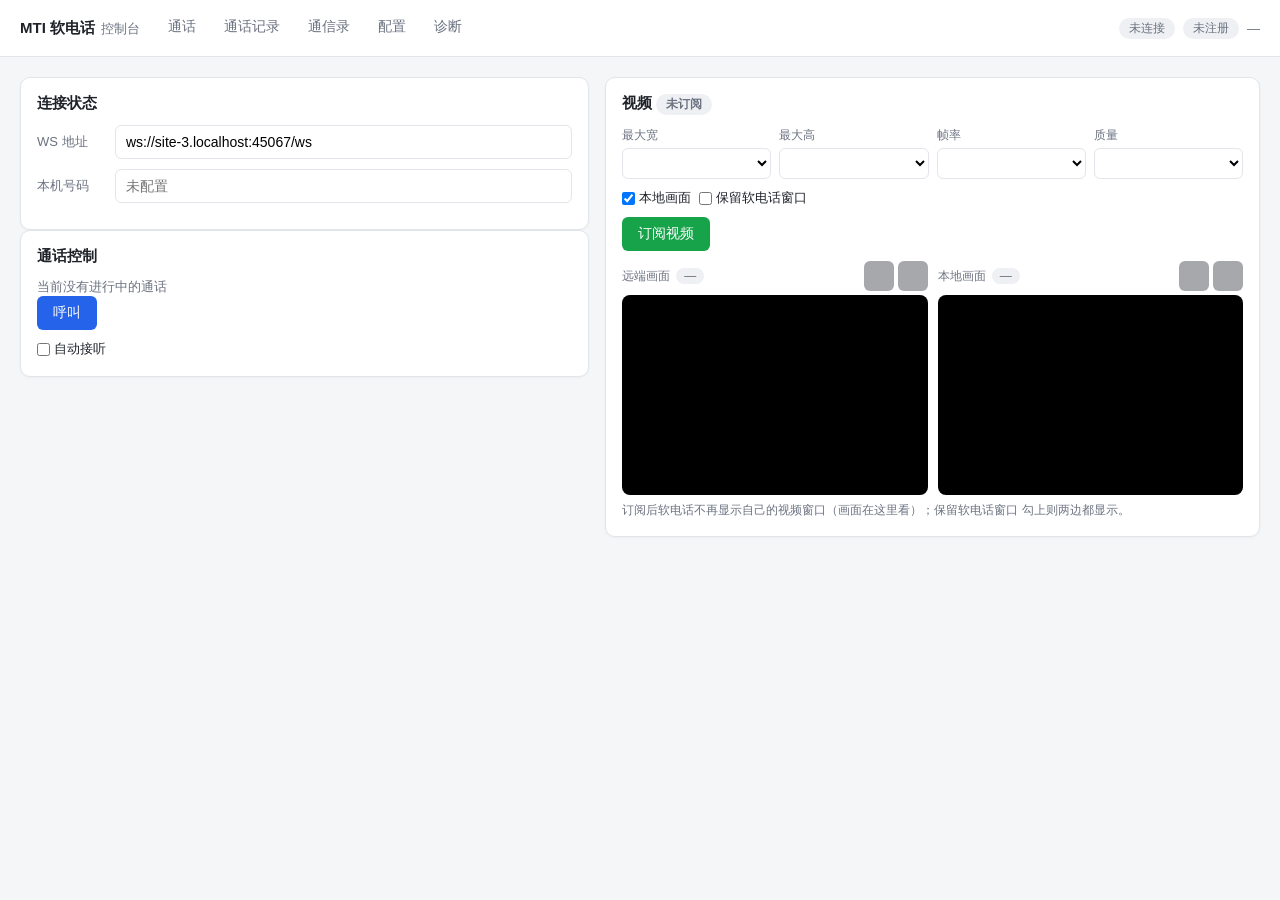
==== commit 181f5e31: "1.0.21 封版：SDK 引导器独立（动态加载 SDK、热更新、重启关闭帧） - 新增 web/sdk/sip-phone-bootstrap.js 引导器：探测/拉起软电话、按 version|b" ====
--- a/web/index.html
+++ b/web/index.html
@@ -415,11 +415,13 @@
       <div class="card">
         <h2>链接说明</h2>
         <p class="hint-text">
-          · 明文信令：<code>sip://账号:密码@服务器:端口</code><br>
+          · 明文信令：<code>sip://服务器:端口?account=账号&amp;password=密码</code>（也可写成 <code>sip://账号:密码@服务器:端口</code>）<br>
           · TCP 信令：<code>sip://…?transport=tcp</code><br>
-          · TLS 信令：<code>sips://账号:密码@服务器:端口</code>（默认端口 5061）<br>
+          · TLS 信令：<code>sips://服务器:端口?account=…</code>（默认端口 5061）<br>
           · 沙箱实例：<code>sip://…?instance=2</code>（该实例没在跑就用它的独立数据目录启动）<br>
+          · 指定网页端口：<code>sip://…?listen=8765</code>（引导器拉起时用，拉起后只等这个端口）<br>
           · 更新站点：<code>sip://…?updatesite=https%3A%2F%2F…</code>（按当前配置自动附加，省略 = 不改）<br>
+          账号/密码走查询参数是为了避开浏览器对 <code>user:pass@</code> 形式的拦截。
           链接里含明文密码，只适合内部系统使用。
         </p>
       </div>
@@ -467,7 +469,7 @@
 
 <div id="toast"></div>
 
-<script src="/sdk/sip-phone-sdk.js"></script>
+<script src="/sdk/sip-phone-bootstrap.js"></script>
 <script src="js/common.js"></script>
 <script src="js/icons.js"></script>
 <script src="js/store.js"></script>
--- a/web/css/app.css
+++ b/web/css/app.css
@@ -33,6 +33,7 @@
   .badge.ok { background: #dcfce7; color: var(--green); }
   .badge.err { background: #fee2e2; color: var(--red); }
   .badge.warn { background: #fef3c7; color: var(--warn); }
+  .badge.info { background: #dbeafe; color: var(--primary); }
   /* 在线座席（REQ-ACC-035）：状态圆点 + 技能组 tag（其余技能组收进 more 的悬停提示） */
   .dot {
     display: inline-block; width: 9px; height: 9px; border-radius: 50%;
@@ -389,6 +390,18 @@
   .bar-actions .mini-icon { width: 30px; height: 30px; }
   .bar-actions .mini-icon svg { fill: #fff; }
   .party-row .who .nm { color: var(--gray); font-size: 12px; }
+  /* 技能组小标签（CALL_RINGING 的 skillGroup）：紧跟在号码/名称后面 */
+  .party-row .who .tag, .bar-party .who .tag {
+    margin: 0 0 0 6px; padding: 0 6px; font-size: 11px; vertical-align: middle;
+  }
+
+  /* 只读的会控按钮（普通成员视角的 禁视频/禁音/禁听）：不可点击、鼠标不显示手型、
+     悬停没有底色变化，并置灰——看起来就是"不能使用"的状态。 */
+  .mini-icon:disabled, .mini-icon[disabled] { cursor: default; opacity: .45; }
+  .mini-icon:disabled:hover, .mini-icon[disabled]:hover,
+  .bar-party .mini-icon:disabled:hover, .bar-party .mini-icon[disabled]:hover {
+    background: transparent;
+  }
 
 /* ---------- 1.0.18 修订：Edge 风格页签 / 跟随鼠标的弹层 / 文字按钮 ---------- */
   .popover { position: fixed; z-index: 90; }
@@ -407,7 +420,8 @@
     cursor: pointer; border-radius: 6px; flex: none;
   }
   .popover-close:hover { background: #eef0f3; }
-  .dtmf-dialog { position: fixed; width: 190px; padding: 10px; }
+  /* 迷你 DTMF 拨号盘：收窄成约 3:4 的竖长比例（内容宽 110px） */
+  .dtmf-dialog { position: fixed; width: 130px; padding: 10px; }
   .dtmf-dialog .dtmf-pad { max-width: none; margin: 0; }
   .mini-text {
     border: none; background: transparent; color: var(--primary); font-size: 12px;
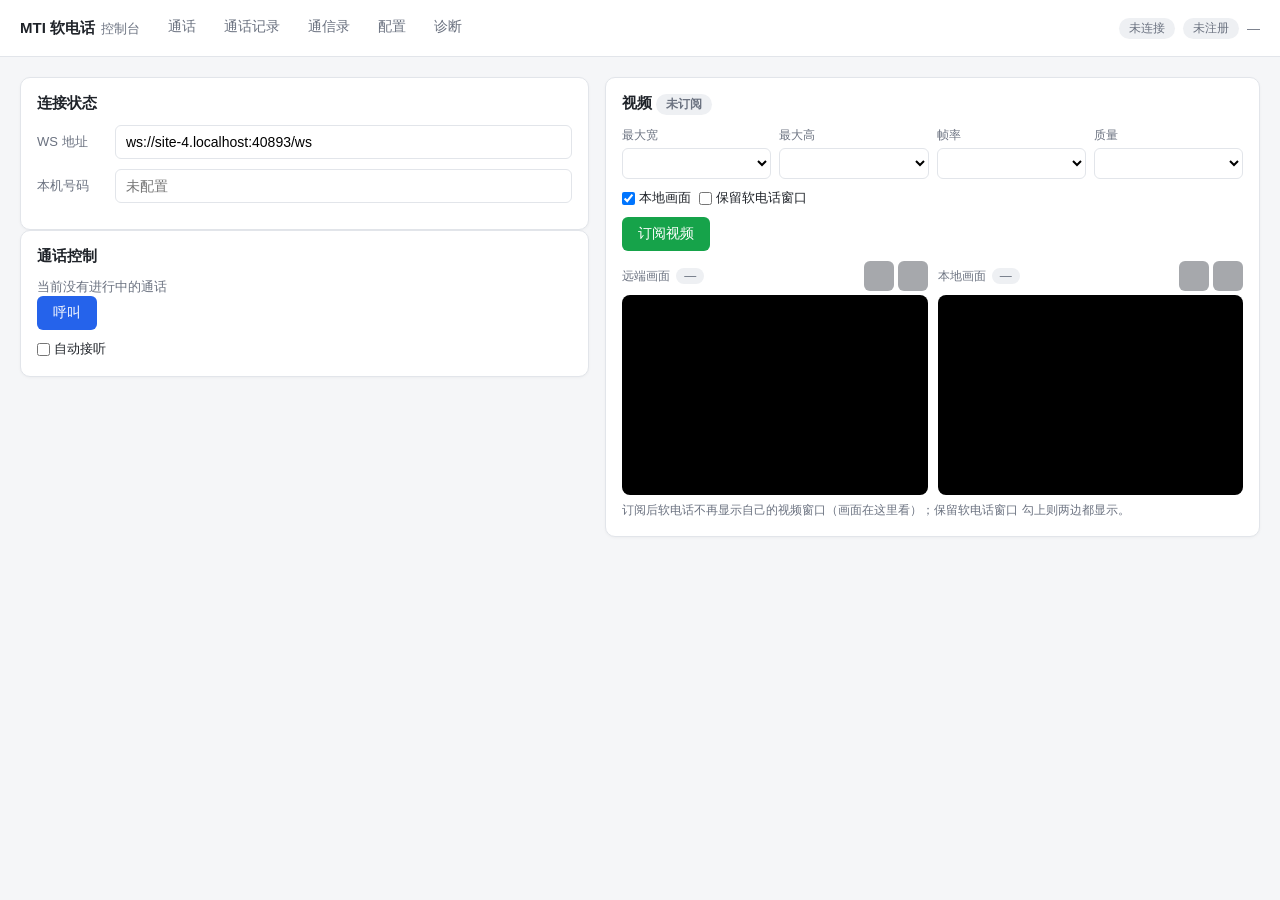
==== commit 5076a095: "多 SIP 服务器注册与优先主节点（REQ-ACC-038） - 账户新增「备用服务器」列表，同时向主账户与全部备用服务器注册，任一成功即视为已注册（全局聚合状态） - 各服务器对等无主从：out-o" ====
--- a/web/index.html
+++ b/web/index.html
@@ -22,7 +22,7 @@
     <!-- 坐席模式徽章（REQ-ACC-028 / REQ-ACC-034）：空闲绿、置忙黄，点击切换 -->
     <span id="agentBadge" class="badge" hidden></span>
     <span id="connBadge" class="badge">未连接</span>
-    <span id="regBadge" class="badge">未注册</span>
+    <span class="badge-wrap" id="regBadgeWrap"><span id="regBadge" class="badge">未注册</span><span id="regTip" class="badge-tip"></span></span>
     <span class="acct" id="localAccount">—</span>
     <!-- 全局更新提醒（REQ-UPD-020）：有可用更新/正在下载/待安装/失败时出现，
          点它跳到「通话」页并把那张更新卡片滚进视野——原来只有通话页能看到。 -->
@@ -273,6 +273,8 @@
         <div class="field"><label>出站代理（可选）</label><input type="text" id="accProxy" placeholder="host:port"></div>
         <div class="field"><label>STUN 服务器</label><input type="text" id="accStunServer"></div>
       </div>
+      <div class="field"><label>备用服务器（多注册，每行 host[:端口][;域名]）</label><textarea id="accSlaves" rows="3" placeholder="每行一个：host[:端口][;域名]&#10;如 10.168.4.41&#10;10.168.4.42:5061"></textarea></div>
+      <label class="chk"><input type="checkbox" id="accPreferPrimary"> 优先使用主节点</label>
       <label class="chk"><input type="checkbox" id="accRPort"> 启用 rport（NAT 穿透）</label>
       <label class="chk"><input type="checkbox" id="accStunEnabled"> 启用 STUN 公网地址探测</label>
       <label class="chk"><input type="checkbox" id="accTLSVerify"> 校验服务器证书（仅 TLS）</label>
--- a/web/css/app.css
+++ b/web/css/app.css
@@ -26,6 +26,12 @@
     padding: 16px; box-shadow: 0 1px 3px rgba(0,0,0,.04);
   }
   .card h2 { font-size: 15px; margin-bottom: 12px; }
+  /* 顶栏「发现新版本」徽章点击后的可见反馈（卡片可能已经在视野里） */
+  @keyframes cardFlash {
+    0%, 100% { box-shadow: 0 1px 3px rgba(0,0,0,.04); }
+    50% { box-shadow: 0 0 0 3px rgba(217,119,6,.45); }
+  }
+  .card.flash { animation: cardFlash 1.2s ease-in-out 2; }
   .badge {
     display: inline-block; padding: 2px 10px; border-radius: 999px;
     font-size: 12px; background: #eef0f3; color: var(--gray);
@@ -34,6 +40,18 @@
   .badge.err { background: #fee2e2; color: var(--red); }
   .badge.warn { background: #fef3c7; color: var(--warn); }
   .badge.info { background: #dbeafe; color: var(--primary); }
+  /* 注册徽章悬停：各服务器注册状态（REQ-ACC-038），绿√/红× */
+  .badge-wrap { position: relative; display: inline-block; }
+  .badge-tip {
+    position: absolute; top: calc(100% + 6px); right: 0; z-index: 30;
+    min-width: max-content; padding: 6px 10px; border-radius: 6px;
+    background: #2e3238; color: #f5f5f5; font-size: 12px; line-height: 1.7;
+    box-shadow: 0 4px 12px rgba(0,0,0,.25); white-space: nowrap; display: none;
+  }
+  .badge-wrap:hover .badge-tip { display: block; }
+  .badge-tip.empty { display: none; }
+  .badge-tip .ok { color: var(--green); font-weight: 700; }
+  .badge-tip .bad { color: #ff6b6b; font-weight: 700; }
   /* 在线座席（REQ-ACC-035）：状态圆点 + 技能组 tag（其余技能组收进 more 的悬停提示） */
   .dot {
     display: inline-block; width: 9px; height: 9px; border-radius: 50%;
@@ -58,6 +76,11 @@
   input[type=text], input[type=number] {
     flex: 1; min-width: 120px; padding: 8px 10px; border: 1px solid var(--border);
     border-radius: 6px; font-size: 14px; outline: none;
+  }
+  textarea {
+    padding: 8px 10px; border: 1px solid var(--border); border-radius: 6px;
+    font-size: 14px; outline: none; font-family: inherit; resize: vertical;
+    box-sizing: border-box;
   }
   input:focus { border-color: var(--primary); }
   button {
@@ -208,7 +231,7 @@
 /* 字段堆叠：标签在上、控件在下（与桌面配置页同款） */
 .field { margin-bottom: 10px; }
 .field > label { display: block; font-size: 12px; color: var(--gray); margin-bottom: 4px; min-width: 0; }
-.field > input, .field > select { width: 100%; }
+.field > input, .field > select, .field > textarea { width: 100%; }
 .field-row { display: grid; grid-template-columns: repeat(2, minmax(0, 1fr)); gap: 10px; }
 .field-row-3 { display: grid; grid-template-columns: repeat(3, minmax(0, 1fr)); gap: 10px; }
 .hint-text { font-size: 12px; color: var(--gray); margin-top: 6px; line-height: 1.6; }
